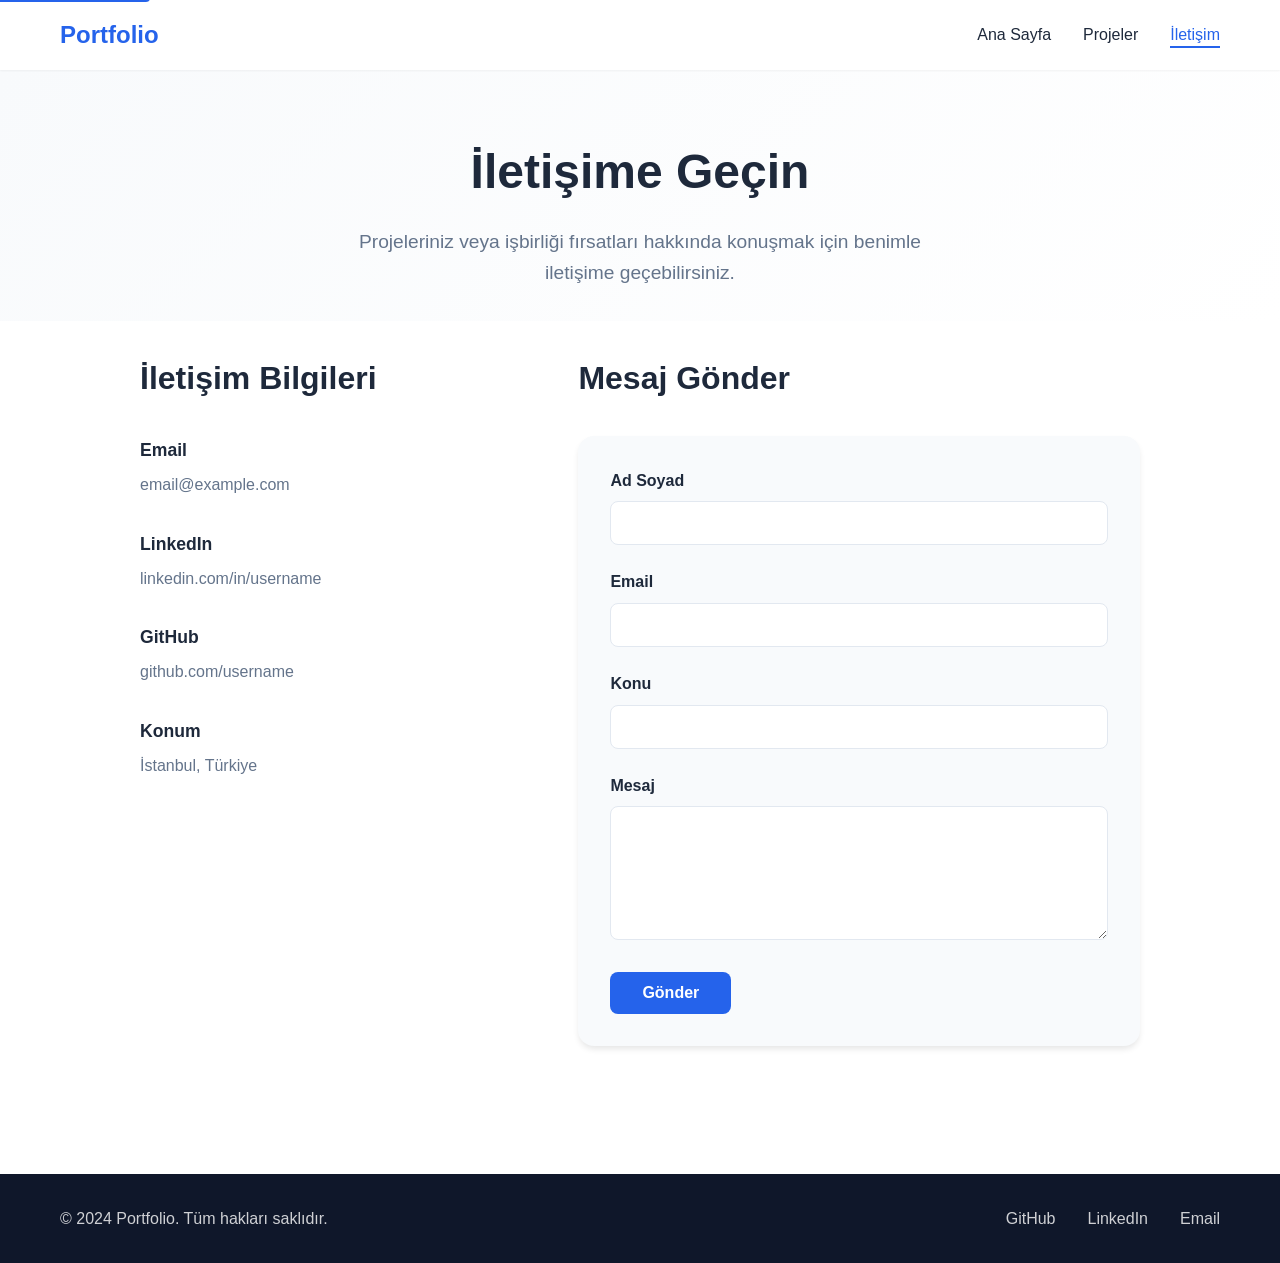
==== contact.html @ 524f4337 "feat: add SEO optimization and accessibility improvements - Add Open Graph meta tags for social medi" ====
<!DOCTYPE html>
<html lang="tr">
<head>
    <meta charset="UTF-8">
    <meta name="viewport" content="width=device-width, initial-scale=1.0">
    <meta name="description" content="Contact - Get in touch with me">
    <meta name="author" content="İsim Soyisim" />
    <meta name="keywords" content="contact, portfolio contact, web developer contact, hire developer, freelance developer" />
    
    <!-- Favicon -->
    <link rel="icon" type="image/x-icon" href="assets/favicon.ico" />
    <link rel="apple-touch-icon" sizes="180x180" href="assets/apple-touch-icon.png" />
    
    <!-- Canonical URL -->
    <link rel="canonical" href="https://yourwebsite.com/contact.html" />
    
    <!-- Open Graph / Facebook -->
    <meta property="og:type" content="website" />
    <meta property="og:url" content="https://yourwebsite.com/contact.html" />
    <meta property="og:title" content="Portfolio - İletişim" />
    <meta property="og:description" content="Benimle iletişime geçin - Projeler ve işbirliği fırsatları" />
    <meta property="og:image" content="https://yourwebsite.com/assets/og-image.jpg" />
    
    <!-- Twitter -->
    <meta property="twitter:card" content="summary_large_image" />
    <meta property="twitter:url" content="https://yourwebsite.com/contact.html" />
    <meta property="twitter:title" content="Portfolio - İletişim" />
    <meta property="twitter:description" content="Benimle iletişime geçin - Projeler ve işbirliği fırsatları" />
    <meta property="twitter:image" content="https://yourwebsite.com/assets/og-image.jpg" />
    
    <title>Portfolio - İletişim</title>
    <link rel="stylesheet" href="styles.css" />
    
    <!-- Structured Data (JSON-LD) -->
    <script type="application/ld+json">
    {
      "@context": "https://schema.org",
      "@type": "ContactPage",
      "name": "Contact",
      "description": "Get in touch with me",
      "url": "https://yourwebsite.com/contact.html",
      "mainEntity": {
        "@type": "Person",
        "name": "İsim Soyisim",
        "jobTitle": "Full Stack Developer",
        "email": "email@example.com",
        "sameAs": [
          "https://github.com/username",
          "https://linkedin.com/in/username"
        ]
      }
    }
    </script>
</head>
<body>
    <!-- Skip to main content link for accessibility -->
    <a href="#main-content" class="skip-link">Ana içeriğe geç</a>
    
    <header class="header">
        <nav class="navbar">
            <div class="container">
                <div class="nav-brand">
                    <a href="index.html">Portfolio</a>
                </div>
                <ul class="nav-menu" id="navMenu">
                    <li><a href="index.html">Ana Sayfa</a></li>
                    <li><a href="projects.html">Projeler</a></li>
                    <li><a href="contact.html" class="active">İletişim</a></li>
                </ul>
                <button class="nav-toggle" id="navToggle" aria-label="Toggle navigation">
                    <span></span>
                    <span></span>
                    <span></span>
                </button>
            </div>
        </nav>
    </header>

    <main id="main-content">
        <section class="contact-hero">
            <div class="container">
                <h1 class="page-title">İletişime Geçin</h1>
                <p class="page-subtitle">Projeleriniz veya işbirliği fırsatları hakkında konuşmak için benimle iletişime geçebilirsiniz.</p>
            </div>
        </section>

        <section class="contact-section">
            <div class="container">
                <div class="contact-wrapper">
                    <div class="contact-info">
                        <h2>İletişim Bilgileri</h2>
                        <div class="contact-item">
                            <h3>Email</h3>
                            <a href="mailto:email@example.com">email@example.com</a>
                        </div>
                        <div class="contact-item">
                            <h3>LinkedIn</h3>
                            <a href="https://linkedin.com/in/username" target="_blank" rel="noopener noreferrer">linkedin.com/in/username</a>
                        </div>
                        <div class="contact-item">
                            <h3>GitHub</h3>
                            <a href="https://github.com/username" target="_blank" rel="noopener noreferrer">github.com/username</a>
                        </div>
                        <div class="contact-item">
                            <h3>Konum</h3>
                            <p>İstanbul, Türkiye</p>
                        </div>
                    </div>

                    <div class="contact-form-wrapper">
                        <h2>Mesaj Gönder</h2>
                        <form class="contact-form" id="contactForm">
                            <div class="form-group">
                                <label for="name">Ad Soyad</label>
                                <input type="text" id="name" name="name" required>
                            </div>
                            <div class="form-group">
                                <label for="email">Email</label>
                                <input type="email" id="email" name="email" required>
                            </div>
                            <div class="form-group">
                                <label for="subject">Konu</label>
                                <input type="text" id="subject" name="subject" required>
                            </div>
                            <div class="form-group">
                                <label for="message">Mesaj</label>
                                <textarea id="message" name="message" rows="6" required></textarea>
                            </div>
                            <button type="submit" class="btn btn-primary">Gönder</button>
                            <div class="form-message" id="formMessage"></div>
                        </form>
                    </div>
                </div>
            </div>
        </section>
    </main>

    <footer class="footer">
        <div class="container">
            <div class="footer-content">
                <p>&copy; 2024 Portfolio. Tüm hakları saklıdır.</p>
                <div class="social-links">
                    <a href="https://github.com" target="_blank" rel="noopener noreferrer" aria-label="GitHub">GitHub</a>
                    <a href="https://linkedin.com" target="_blank" rel="noopener noreferrer" aria-label="LinkedIn">LinkedIn</a>
                    <a href="mailto:email@example.com" aria-label="Email">Email</a>
                </div>
            </div>
        </div>
    </footer>

    <script src="script.js"></script>
</body>
</html>
---- styles.css ----
/* Reset & Base Styles */
* {
    margin: 0;
    padding: 0;
    box-sizing: border-box;
}

:root {
    --primary-color: #2563eb;
    --primary-dark: #1e40af;
    --secondary-color: #64748b;
    --text-color: #1e293b;
    --text-light: #64748b;
    --bg-color: #ffffff;
    --bg-light: #f8fafc;
    --bg-dark: #0f172a;
    --border-color: #e2e8f0;
    --shadow-sm: 0 1px 2px 0 rgba(0, 0, 0, 0.05);
    --shadow-md: 0 4px 6px -1px rgba(0, 0, 0, 0.1);
    --shadow-lg: 0 10px 15px -3px rgba(0, 0, 0, 0.1);
    --transition: all 0.3s ease;
}

html {
    scroll-behavior: smooth;
}

body {
    font-family: -apple-system, BlinkMacSystemFont, 'Segoe UI', Roboto, 'Helvetica Neue', Arial, sans-serif;
    line-height: 1.6;
    color: var(--text-color);
    background-color: var(--bg-color);
}

/* Skip to main content link for accessibility */
.skip-link {
    position: absolute;
    top: -40px;
    left: 0;
    background: var(--primary-color);
    color: white;
    padding: 8px 16px;
    text-decoration: none;
    z-index: 10000;
    border-radius: 0 0 4px 0;
    font-weight: 600;
    transition: top 0.3s ease;
}

.skip-link:focus {
    top: 0;
    outline: 3px solid var(--primary-dark);
    outline-offset: 2px;
}

.container {
    max-width: 1200px;
    margin: 0 auto;
    padding: 0 20px;
}

/* Header & Navigation */
.header {
    background-color: var(--bg-color);
    box-shadow: var(--shadow-sm);
    position: sticky;
    top: 0;
    z-index: 1000;
}

.navbar {
    padding: 1rem 0;
}

.navbar .container {
    display: flex;
    justify-content: space-between;
    align-items: center;
}

.nav-brand a {
    font-size: 1.5rem;
    font-weight: 700;
    color: var(--primary-color);
    text-decoration: none;
    transition: var(--transition);
}

.nav-brand a:hover {
    color: var(--primary-dark);
}

.nav-menu {
    display: flex;
    list-style: none;
    gap: 2rem;
    align-items: center;
}

.nav-menu a {
    color: var(--text-color);
    text-decoration: none;
    font-weight: 500;
    transition: var(--transition);
    position: relative;
}

.nav-menu a:focus {
    outline: 2px solid var(--primary-color);
    outline-offset: 4px;
    border-radius: 4px;
}

.nav-menu a:hover,
.nav-menu a.active {
    color: var(--primary-color);
}

.nav-menu a.active::after {
    content: '';
    position: absolute;
    bottom: -5px;
    left: 0;
    width: 100%;
    height: 2px;
    background-color: var(--primary-color);
}

.nav-toggle {
    display: none;
    flex-direction: column;
    background: none;
    border: none;
    cursor: pointer;
    gap: 5px;
    padding: 8px;
    border-radius: 4px;
}

.nav-toggle:focus {
    outline: 2px solid var(--primary-color);
    outline-offset: 2px;
}

.nav-toggle span {
    width: 25px;
    height: 3px;
    background-color: var(--text-color);
    transition: var(--transition);
}

/* Hero Section */
.hero {
    padding: 5rem 0;
    background: linear-gradient(135deg, var(--bg-light) 0%, var(--bg-color) 100%);
}

.hero .container {
    display: grid;
    grid-template-columns: 1fr 1fr;
    gap: 4rem;
    align-items: center;
}

.hero-title {
    font-size: 3rem;
    font-weight: 800;
    line-height: 1.2;
    margin-bottom: 1rem;
    color: var(--text-color);
}

.highlight {
    color: var(--primary-color);
}

.hero-subtitle {
    font-size: 1.5rem;
    color: var(--text-light);
    margin-bottom: 1rem;
}

.hero-description {
    font-size: 1.1rem;
    color: var(--text-light);
    margin-bottom: 2rem;
    line-height: 1.8;
}

.hero-cta {
    display: flex;
    gap: 1rem;
    flex-wrap: wrap;
}

.hero-image {
    display: flex;
    justify-content: center;
    align-items: center;
}

.profile-placeholder {
    width: 300px;
    height: 300px;
    border-radius: 50%;
    background: linear-gradient(135deg, var(--primary-color), var(--primary-dark));
    display: flex;
    align-items: center;
    justify-content: center;
    color: white;
    font-size: 1.2rem;
    box-shadow: var(--shadow-lg);
}

/* Buttons */
.btn {
    display: inline-block;
    padding: 0.75rem 2rem;
    border-radius: 0.5rem;
    text-decoration: none;
    font-weight: 600;
    transition: var(--transition);
    cursor: pointer;
    border: none;
    font-size: 1rem;
}

.btn-primary {
    background-color: var(--primary-color);
    color: white;
}

.btn-primary:hover {
    background-color: var(--primary-dark);
    transform: translateY(-2px);
    box-shadow: var(--shadow-md);
}

.btn-primary:focus,
.btn-secondary:focus,
.btn-outline:focus {
    outline: 3px solid var(--primary-color);
    outline-offset: 2px;
}

.btn-secondary {
    background-color: transparent;
    color: var(--primary-color);
    border: 2px solid var(--primary-color);
}

.btn-secondary:hover {
    background-color: var(--primary-color);
    color: white;
}

.btn-outline {
    background-color: transparent;
    color: var(--primary-color);
    border: 2px solid var(--primary-color);
}

.btn-outline:hover {
    background-color: var(--primary-color);
    color: white;
}

/* Section Styles */
section {
    padding: 4rem 0;
}

.section-title {
    font-size: 2.5rem;
    font-weight: 700;
    text-align: center;
    margin-bottom: 3rem;
    color: var(--text-color);
}

.page-title {
    font-size: 3rem;
    font-weight: 800;
    text-align: center;
    margin-bottom: 1rem;
    color: var(--text-color);
}

.page-subtitle {
    font-size: 1.2rem;
    text-align: center;
    color: var(--text-light);
    max-width: 600px;
    margin: 0 auto;
}

/* About Section */
.about {
    background-color: var(--bg-light);
}

.about-content {
    display: grid;
    grid-template-columns: 1fr 1fr;
    gap: 4rem;
    align-items: start;
}

.about-text p {
    margin-bottom: 1.5rem;
    font-size: 1.1rem;
    line-height: 1.8;
    color: var(--text-light);
}

.skills h3 {
    font-size: 1.5rem;
    margin-bottom: 1.5rem;
    color: var(--text-color);
}

.skills-grid {
    display: flex;
    flex-wrap: wrap;
    gap: 1rem;
}

.skill-tag {
    padding: 0.5rem 1rem;
    background-color: var(--bg-color);
    border: 1px solid var(--border-color);
    border-radius: 0.5rem;
    font-size: 0.9rem;
    color: var(--text-color);
    transition: var(--transition);
}

.skill-tag:hover {
    background-color: var(--primary-color);
    color: white;
    border-color: var(--primary-color);
}

/* Projects Section */
.featured-projects {
    background-color: var(--bg-color);
}

.projects-preview {
    display: grid;
    grid-template-columns: repeat(auto-fit, minmax(300px, 1fr));
    gap: 2rem;
    margin-bottom: 3rem;
}

.project-card {
    background-color: var(--bg-color);
    border-radius: 1rem;
    overflow: hidden;
    box-shadow: var(--shadow-md);
    transition: var(--transition);
}

.project-card:hover {
    transform: translateY(-5px);
    box-shadow: var(--shadow-lg);
}

.project-image {
    width: 100%;
    height: 200px;
    overflow: hidden;
    background-color: var(--bg-light);
}

.image-placeholder {
    width: 100%;
    height: 100%;
    display: flex;
    align-items: center;
    justify-content: center;
    background: linear-gradient(135deg, var(--primary-color), var(--primary-dark));
    color: white;
    font-size: 1rem;
}

.project-info {
    padding: 1.5rem;
}

.project-info h3 {
    font-size: 1.5rem;
    margin-bottom: 0.5rem;
    color: var(--text-color);
}

.project-info p {
    color: var(--text-light);
    margin-bottom: 1rem;
    line-height: 1.6;
}

.project-links {
    display: flex;
    gap: 1rem;
}

.project-link {
    color: var(--primary-color);
    text-decoration: none;
    font-weight: 600;
    transition: var(--transition);
}

.project-link:hover {
    color: var(--primary-dark);
    text-decoration: underline;
}

.project-link:focus {
    outline: 2px solid var(--primary-color);
    outline-offset: 4px;
    border-radius: 4px;
    padding: 2px 4px;
}

.section-cta {
    text-align: center;
}

/* Projects Page */
.projects-hero {
    padding: 4rem 0 2rem;
    background: linear-gradient(135deg, var(--bg-light) 0%, var(--bg-color) 100%);
}

.projects-section {
    padding: 2rem 0 4rem;
}

.projects-grid {
    display: flex;
    flex-direction: column;
    gap: 3rem;
}

.project-card-large {
    display: grid;
    grid-template-columns: 400px 1fr;
    gap: 2rem;
    background-color: var(--bg-color);
    border-radius: 1rem;
    overflow: hidden;
    box-shadow: var(--shadow-md);
    transition: var(--transition);
}

.project-card-large:hover {
    transform: translateY(-5px);
    box-shadow: var(--shadow-lg);
}

.project-card-large .project-image {
    height: 100%;
    min-height: 250px;
}

.project-card-large .project-info {
    padding: 2rem;
}

.project-card-large .project-info h3 {
    font-size: 2rem;
    margin-bottom: 1rem;
}

.project-card-large .project-info p {
    font-size: 1.1rem;
    margin-bottom: 1.5rem;
    line-height: 1.8;
}

.project-tech {
    display: flex;
    flex-wrap: wrap;
    gap: 0.75rem;
    margin-bottom: 1.5rem;
}

.tech-tag {
    padding: 0.4rem 0.9rem;
    background-color: var(--bg-light);
    border: 1px solid var(--border-color);
    border-radius: 0.4rem;
    font-size: 0.85rem;
    color: var(--text-color);
}

/* Contact Section */
.contact-hero {
    padding: 4rem 0 2rem;
    background: linear-gradient(135deg, var(--bg-light) 0%, var(--bg-color) 100%);
}

.contact-section {
    padding: 2rem 0 4rem;
}

.contact-wrapper {
    display: grid;
    grid-template-columns: 1fr 1.5fr;
    gap: 4rem;
    max-width: 1000px;
    margin: 0 auto;
}

.contact-info h2 {
    font-size: 2rem;
    margin-bottom: 2rem;
    color: var(--text-color);
}

.contact-item {
    margin-bottom: 2rem;
}

.contact-item h3 {
    font-size: 1.1rem;
    margin-bottom: 0.5rem;
    color: var(--text-color);
}

.contact-item a,
.contact-item p {
    color: var(--text-light);
    text-decoration: none;
    transition: var(--transition);
}

.contact-item a:hover {
    color: var(--primary-color);
}

.contact-form-wrapper h2 {
    font-size: 2rem;
    margin-bottom: 2rem;
    color: var(--text-color);
}

.contact-form {
    background-color: var(--bg-light);
    padding: 2rem;
    border-radius: 1rem;
    box-shadow: var(--shadow-md);
}

.form-group {
    margin-bottom: 1.5rem;
}

.form-group label {
    display: block;
    margin-bottom: 0.5rem;
    font-weight: 600;
    color: var(--text-color);
}

.form-group input,
.form-group textarea {
    width: 100%;
    padding: 0.75rem;
    border: 1px solid var(--border-color);
    border-radius: 0.5rem;
    font-size: 1rem;
    font-family: inherit;
    transition: var(--transition);
    background-color: var(--bg-color);
}

.form-group input:focus,
.form-group textarea:focus {
    outline: 2px solid var(--primary-color);
    outline-offset: 2px;
    border-color: var(--primary-color);
    box-shadow: 0 0 0 3px rgba(37, 99, 235, 0.1);
}

.form-group label:focus-within {
    color: var(--primary-color);
}

.form-group textarea {
    resize: vertical;
    min-height: 120px;
}

.form-message {
    margin-top: 1rem;
    padding: 1rem;
    border-radius: 0.5rem;
    display: none;
}

.form-message.success {
    display: block;
    background-color: #d1fae5;
    color: #065f46;
    border: 1px solid #10b981;
}

.form-message.error {
    display: block;
    background-color: #fee2e2;
    color: #991b1b;
    border: 1px solid #ef4444;
}

/* Footer */
.footer {
    background-color: var(--bg-dark);
    color: white;
    padding: 2rem 0;
    margin-top: 4rem;
}

.footer-content {
    display: flex;
    justify-content: space-between;
    align-items: center;
    flex-wrap: wrap;
    gap: 1rem;
}

.footer-content p {
    color: rgba(255, 255, 255, 0.8);
}

.social-links {
    display: flex;
    gap: 2rem;
}

.social-links a {
    color: rgba(255, 255, 255, 0.8);
    text-decoration: none;
    transition: var(--transition);
}

.social-links a:hover {
    color: white;
}

.social-links a:focus {
    outline: 2px solid white;
    outline-offset: 4px;
    border-radius: 4px;
    padding: 2px 4px;
}

/* Responsive Design */
@media (max-width: 968px) {
    .hero .container {
        grid-template-columns: 1fr;
        text-align: center;
    }

    .hero-image {
        order: -1;
    }

    .profile-placeholder {
        width: 200px;
        height: 200px;
    }

    .about-content {
        grid-template-columns: 1fr;
    }

    .project-card-large {
        grid-template-columns: 1fr;
    }

    .contact-wrapper {
        grid-template-columns: 1fr;
    }
}

@media (max-width: 768px) {
    .nav-menu {
        position: fixed;
        left: -100%;
        top: 70px;
        flex-direction: column;
        background-color: var(--bg-color);
        width: 100%;
        text-align: center;
        transition: var(--transition);
        box-shadow: var(--shadow-md);
        padding: 2rem 0;
    }

    .nav-menu.active {
        left: 0;
    }

    .nav-toggle {
        display: flex;
    }

    .nav-toggle.active span:nth-child(1) {
        transform: rotate(45deg) translate(8px, 8px);
    }

    .nav-toggle.active span:nth-child(2) {
        opacity: 0;
    }

    .nav-toggle.active span:nth-child(3) {
        transform: rotate(-45deg) translate(7px, -7px);
    }

    .hero-title {
        font-size: 2rem;
    }

    .hero-subtitle {
        font-size: 1.2rem;
    }

    .section-title {
        font-size: 2rem;
    }

    .page-title {
        font-size: 2rem;
    }

    .projects-preview {
        grid-template-columns: 1fr;
    }

    .hero-cta {
        justify-content: center;
    }
}

@media (max-width: 480px) {
    .container {
        padding: 0 15px;
    }

    .hero {
        padding: 3rem 0;
    }

    section {
        padding: 3rem 0;
    }

    .btn {
        padding: 0.6rem 1.5rem;
        font-size: 0.9rem;
    }

    .footer-content {
        flex-direction: column;
        text-align: center;
    }
}
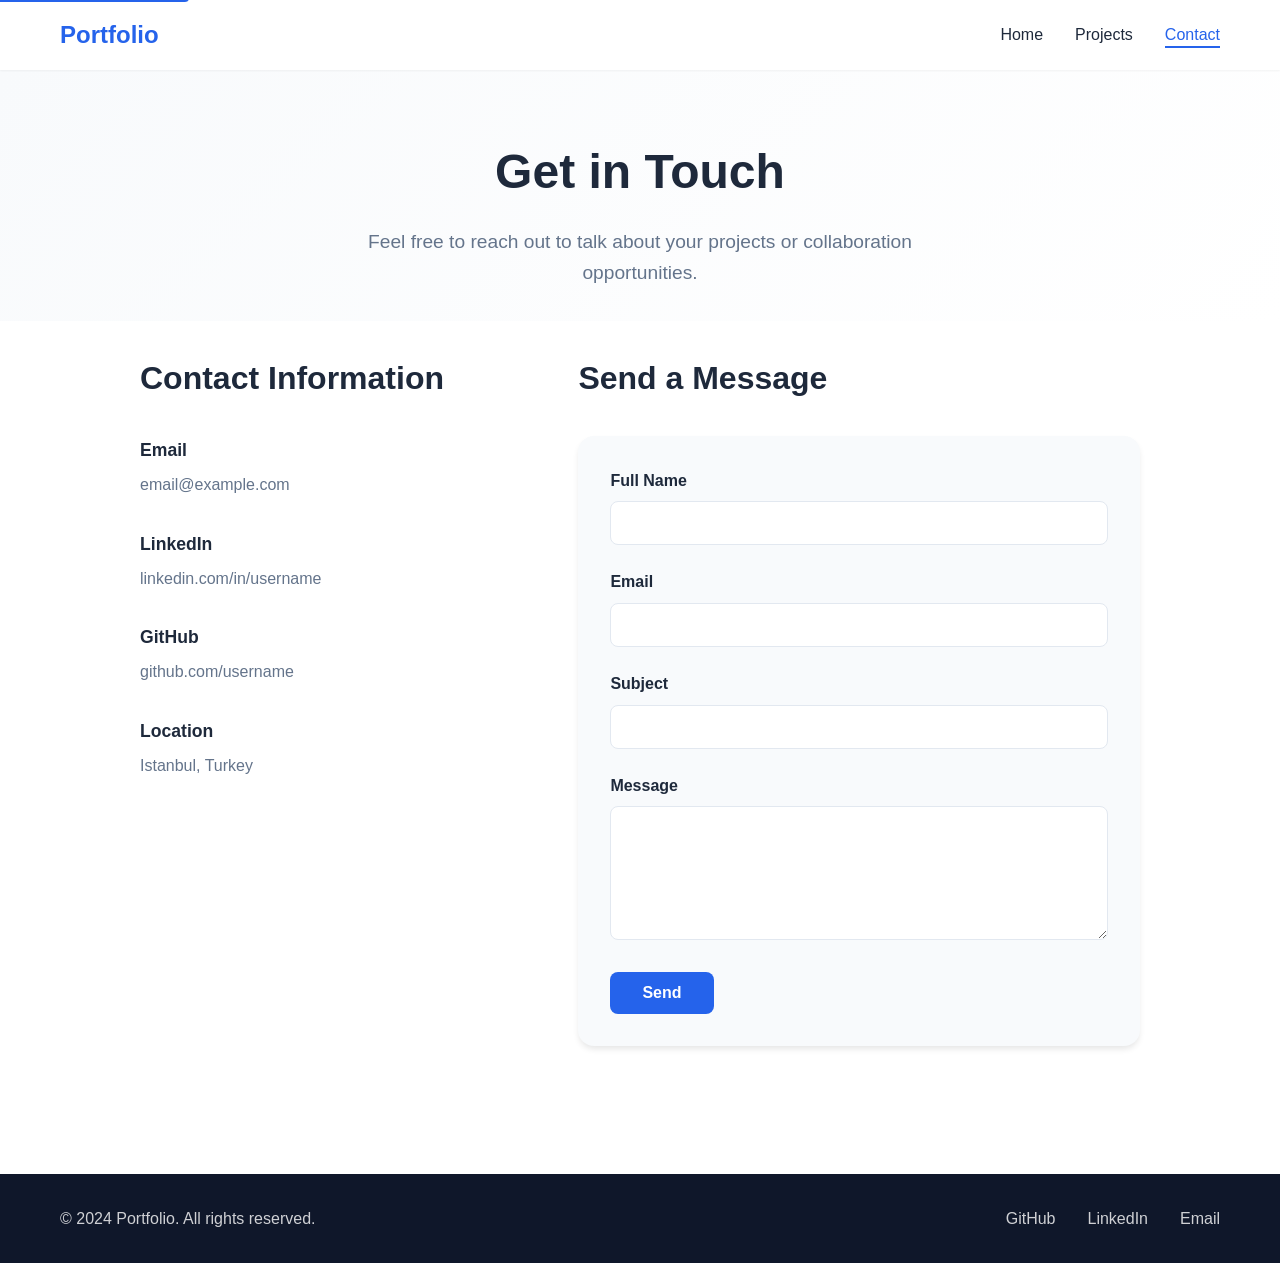
==== commit 734a1ac2: "docs: translate entire project content to English - Change lang attribute from "tr" to "en" in index" ====
--- a/contact.html
+++ b/contact.html
@@ -1,10 +1,10 @@
 <!DOCTYPE html>
-<html lang="tr">
+<html lang="en">
 <head>
     <meta charset="UTF-8">
     <meta name="viewport" content="width=device-width, initial-scale=1.0">
     <meta name="description" content="Contact - Get in touch with me">
-    <meta name="author" content="İsim Soyisim" />
+    <meta name="author" content="Your Name" />
     <meta name="keywords" content="contact, portfolio contact, web developer contact, hire developer, freelance developer" />
     
     <!-- Favicon -->
@@ -17,18 +17,18 @@
     <!-- Open Graph / Facebook -->
     <meta property="og:type" content="website" />
     <meta property="og:url" content="https://yourwebsite.com/contact.html" />
-    <meta property="og:title" content="Portfolio - İletişim" />
-    <meta property="og:description" content="Benimle iletişime geçin - Projeler ve işbirliği fırsatları" />
+    <meta property="og:title" content="Portfolio - Contact" />
+    <meta property="og:description" content="Get in touch with me - Projects and collaboration opportunities" />
     <meta property="og:image" content="https://yourwebsite.com/assets/og-image.jpg" />
     
     <!-- Twitter -->
     <meta property="twitter:card" content="summary_large_image" />
     <meta property="twitter:url" content="https://yourwebsite.com/contact.html" />
-    <meta property="twitter:title" content="Portfolio - İletişim" />
-    <meta property="twitter:description" content="Benimle iletişime geçin - Projeler ve işbirliği fırsatları" />
+    <meta property="twitter:title" content="Portfolio - Contact" />
+    <meta property="twitter:description" content="Get in touch with me - Projects and collaboration opportunities" />
     <meta property="twitter:image" content="https://yourwebsite.com/assets/og-image.jpg" />
     
-    <title>Portfolio - İletişim</title>
+    <title>Portfolio - Contact</title>
     <link rel="stylesheet" href="styles.css" />
     
     <!-- Structured Data (JSON-LD) -->
@@ -41,7 +41,7 @@
       "url": "https://yourwebsite.com/contact.html",
       "mainEntity": {
         "@type": "Person",
-        "name": "İsim Soyisim",
+        "name": "Your Name",
         "jobTitle": "Full Stack Developer",
         "email": "email@example.com",
         "sameAs": [
@@ -54,7 +54,7 @@
 </head>
 <body>
     <!-- Skip to main content link for accessibility -->
-    <a href="#main-content" class="skip-link">Ana içeriğe geç</a>
+    <a href="#main-content" class="skip-link">Skip to main content</a>
     
     <header class="header">
         <nav class="navbar">
@@ -63,9 +63,9 @@
                     <a href="index.html">Portfolio</a>
                 </div>
                 <ul class="nav-menu" id="navMenu">
-                    <li><a href="index.html">Ana Sayfa</a></li>
-                    <li><a href="projects.html">Projeler</a></li>
-                    <li><a href="contact.html" class="active">İletişim</a></li>
+                    <li><a href="index.html">Home</a></li>
+                    <li><a href="projects.html">Projects</a></li>
+                    <li><a href="contact.html" class="active">Contact</a></li>
                 </ul>
                 <button class="nav-toggle" id="navToggle" aria-label="Toggle navigation">
                     <span></span>
@@ -79,8 +79,8 @@
     <main id="main-content">
         <section class="contact-hero">
             <div class="container">
-                <h1 class="page-title">İletişime Geçin</h1>
-                <p class="page-subtitle">Projeleriniz veya işbirliği fırsatları hakkında konuşmak için benimle iletişime geçebilirsiniz.</p>
+                <h1 class="page-title">Get in Touch</h1>
+                <p class="page-subtitle">Feel free to reach out to talk about your projects or collaboration opportunities.</p>
             </div>
         </section>
 
@@ -88,7 +88,7 @@
             <div class="container">
                 <div class="contact-wrapper">
                     <div class="contact-info">
-                        <h2>İletişim Bilgileri</h2>
+                        <h2>Contact Information</h2>
                         <div class="contact-item">
                             <h3>Email</h3>
                             <a href="mailto:email@example.com">email@example.com</a>
@@ -102,16 +102,16 @@
                             <a href="https://github.com/username" target="_blank" rel="noopener noreferrer">github.com/username</a>
                         </div>
                         <div class="contact-item">
-                            <h3>Konum</h3>
-                            <p>İstanbul, Türkiye</p>
+                            <h3>Location</h3>
+                            <p>Istanbul, Turkey</p>
                         </div>
                     </div>
 
                     <div class="contact-form-wrapper">
-                        <h2>Mesaj Gönder</h2>
+                        <h2>Send a Message</h2>
                         <form class="contact-form" id="contactForm">
                             <div class="form-group">
-                                <label for="name">Ad Soyad</label>
+                                <label for="name">Full Name</label>
                                 <input type="text" id="name" name="name" required>
                             </div>
                             <div class="form-group">
@@ -119,14 +119,14 @@
                                 <input type="email" id="email" name="email" required>
                             </div>
                             <div class="form-group">
-                                <label for="subject">Konu</label>
+                                <label for="subject">Subject</label>
                                 <input type="text" id="subject" name="subject" required>
                             </div>
                             <div class="form-group">
-                                <label for="message">Mesaj</label>
+                                <label for="message">Message</label>
                                 <textarea id="message" name="message" rows="6" required></textarea>
                             </div>
-                            <button type="submit" class="btn btn-primary">Gönder</button>
+                            <button type="submit" class="btn btn-primary">Send</button>
                             <div class="form-message" id="formMessage"></div>
                         </form>
                     </div>
@@ -138,7 +138,7 @@
     <footer class="footer">
         <div class="container">
             <div class="footer-content">
-                <p>&copy; 2024 Portfolio. Tüm hakları saklıdır.</p>
+                <p>&copy; 2024 Portfolio. All rights reserved.</p>
                 <div class="social-links">
                     <a href="https://github.com" target="_blank" rel="noopener noreferrer" aria-label="GitHub">GitHub</a>
                     <a href="https://linkedin.com" target="_blank" rel="noopener noreferrer" aria-label="LinkedIn">LinkedIn</a>
--- a/styles.css
+++ b/styles.css
@@ -657,6 +657,41 @@
     padding: 2px 4px;
 }
 
+/* Scroll to Top Button */
+.scroll-to-top {
+    position: fixed;
+    bottom: 20px;
+    right: 20px;
+    width: 50px;
+    height: 50px;
+    border-radius: 50%;
+    background-color: var(--primary-color);
+    color: white;
+    border: none;
+    font-size: 1.5rem;
+    cursor: pointer;
+    opacity: 0;
+    visibility: hidden;
+    transition: var(--transition);
+    z-index: 1000;
+    box-shadow: var(--shadow-md);
+}
+
+.scroll-to-top:hover {
+    background-color: var(--primary-dark);
+    transform: translateY(-2px);
+}
+
+.scroll-to-top:focus {
+    outline: 3px solid var(--primary-color);
+    outline-offset: 2px;
+}
+
+.scroll-to-top.visible {
+    opacity: 1;
+    visibility: visible;
+}
+
 /* Responsive Design */
 @media (max-width: 968px) {
     .hero .container {
